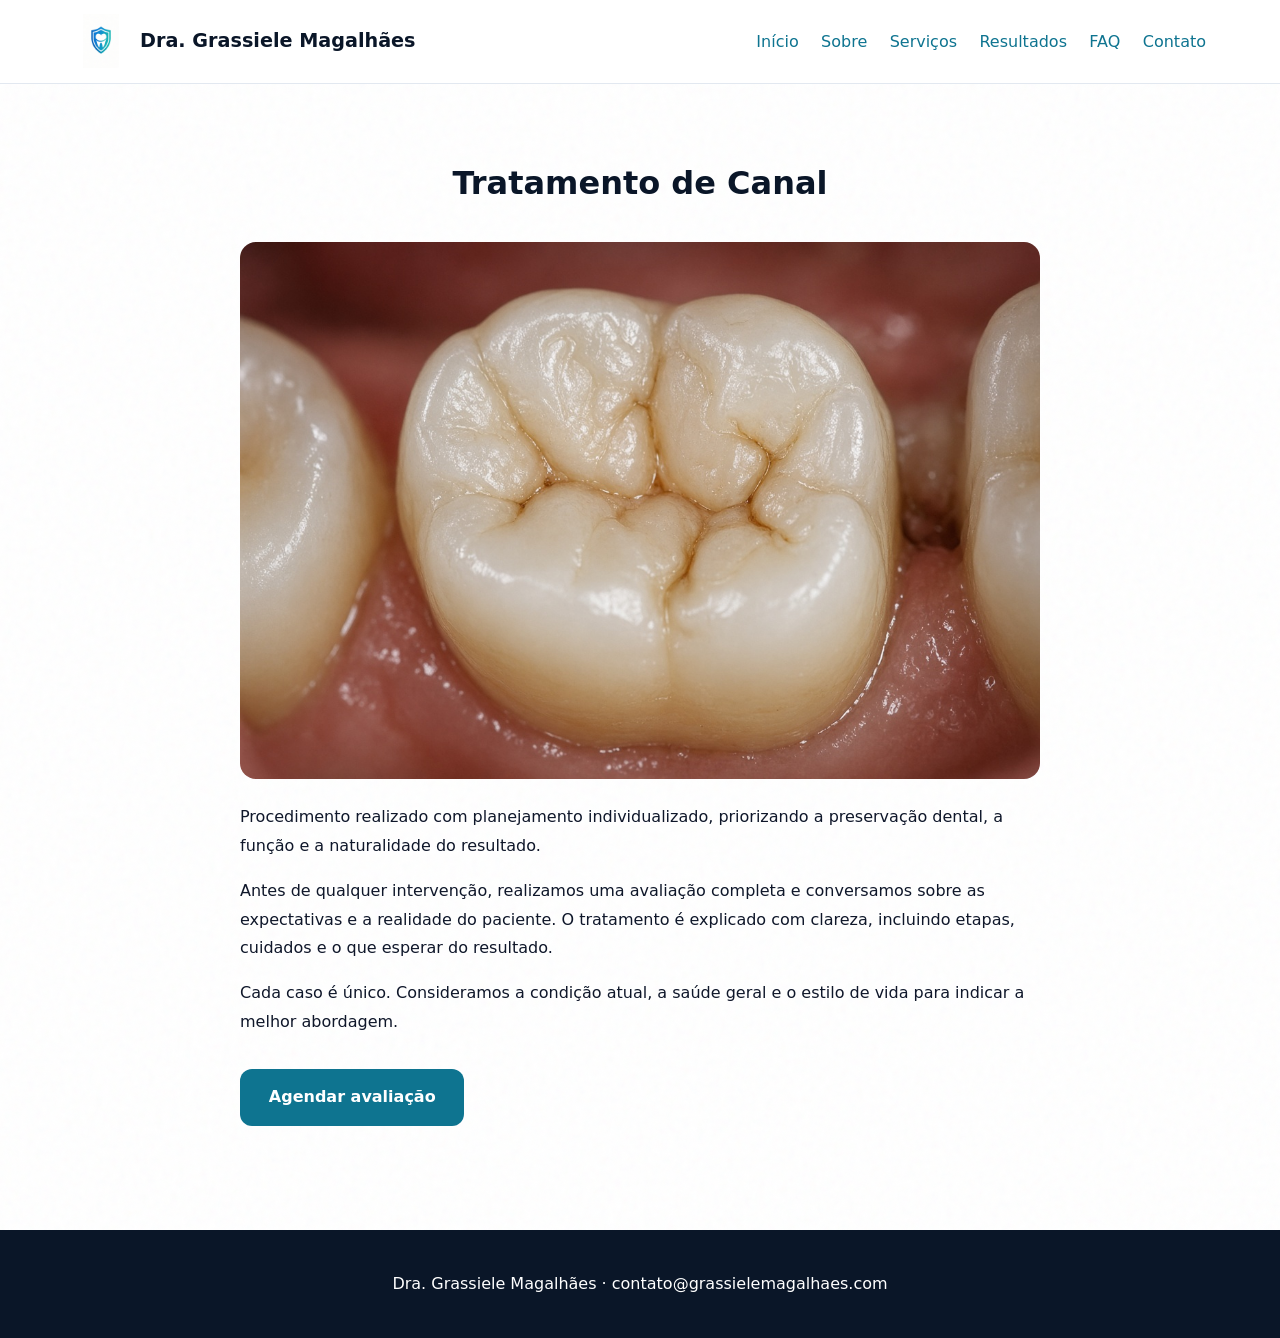
==== canal.html @ 3dff8aea "Copia completa do dra-final com imagens" ====
<!DOCTYPE html>
<html lang="pt-BR">
<head>
  <meta charset="UTF-8">
  <meta name="viewport" content="width=device-width, initial-scale=1.0">
  <title>Tratamento de Canal | Dra. Grassiele Magalhães</title>
  <link rel="stylesheet" href="css/style.css">
</head>
<body>
  <header class="header"><nav class="nav"><a href="index.html" class="logo"><img src="images/logo.png" alt="Logo"> Dra. Grassiele Magalhães</a><button class="nav-toggle">☰</button><ul class="nav-menu"><li><a href="index.html">Início</a></li><li><a href="sobre.html">Sobre</a></li><li><a href="servicos.html">Serviços</a></li><li><a href="resultados.html">Resultados</a></li><li><a href="faq.html">FAQ</a></li><li><a href="contato.html">Contato</a></li></ul></nav></header>
  <main><section class="section"><div class="container"><h1 class="section-title">Tratamento de Canal</h1><div style="max-width:800px;margin:2rem auto;line-height:1.8;"><img src="images/canal.jpg" alt="Tratamento de Canal" style="border-radius:16px;margin-bottom:1.5rem;"><p>Procedimento realizado com planejamento individualizado, priorizando a preservação dental, a função e a naturalidade do resultado.</p><p style="margin-top:1rem;">Antes de qualquer intervenção, realizamos uma avaliação completa e conversamos sobre as expectativas e a realidade do paciente. O tratamento é explicado com clareza, incluindo etapas, cuidados e o que esperar do resultado.</p><p style="margin-top:1rem;">Cada caso é único. Consideramos a condição atual, a saúde geral e o estilo de vida para indicar a melhor abordagem.</p><div style="margin-top:2rem;"><a href="https://wa.me/5567991861012" class="btn" target="_blank">Agendar avaliação</a></div></div></div></section></main>
  <footer class="footer"><p>Dra. Grassiele Magalhães · contato@grassielemagalhaes.com</p></footer>
  <script src="js/script.js"></script>
</body></html>
---- css/style.css ----
:root { --navy:#0A1628; --teal:#0E7490; --bg:#fff; --soft:#F8FAFC; --text:#0F172A; --muted:#475569; --border:#E2E8F0; --font:'Manrope',system-ui,sans-serif; --radius:16px; }
* { margin:0; padding:0; box-sizing:border-box; }
body { font-family:var(--font); color:var(--text); line-height:1.7; background:var(--bg); background-image:url("data:image/svg+xml,%3Csvg viewBox='0 0 200 200' xmlns='http://www.w3.org/2000/svg'%3E%3Cfilter id='n'%3E%3CfeTurbulence type='fractalNoise' baseFrequency='0.85' numOctaves='4' stitchTiles='stitch'/%3E%3C/filter%3E%3Crect width='100%25' height='100%25' filter='url(%23n)' opacity='0.035'/%3E%3C/svg%3E"); }
img { max-width:100%; display:block; }
a { color:var(--teal); text-decoration:none; }
.header { position:sticky; top:0; background:rgba(255,255,255,.95); backdrop-filter:blur(10px); border-bottom:1px solid var(--border); z-index:100; }
.nav { max-width:1180px; margin:0 auto; padding:0.9rem 1.5rem; display:flex; justify-content:space-between; align-items:center; }
.logo { display:flex; align-items:center; gap:0.75rem; font-weight:700; color:var(--navy); font-size:1.2rem; }
.logo img { width:54px; height:54px; object-fit:contain; }
.nav-menu { display:flex; list-style:none; gap:1.4rem; }
.nav-menu a { font-weight:500; }
.nav-menu a:hover, .nav-menu a.active { color:var(--teal); }
.nav-toggle { display:none; background:none; border:none; font-size:1.4rem; cursor:pointer; }
.hero { background:linear-gradient(145deg,#0A1628,#1E3A5F); color:#fff; padding:5rem 1.5rem 4rem; text-align:center; }
.hero h1 { font-size:clamp(2.1rem,4.5vw,3.4rem); font-weight:700; line-height:1.1; margin-bottom:1rem; }
.hero p { font-size:1.1rem; opacity:.9; max-width:680px; margin:0 auto 1.8rem; }
.btn { display:inline-block; background:var(--teal); color:#fff; padding:.9rem 1.8rem; border-radius:12px; font-weight:600; }
.btn:hover { background:#0C5A70; color:#fff; }
.btn-outline { background:transparent; border:2px solid #fff; color:#fff; }
.section { padding:4.5rem 1.5rem; }
.section-soft { background:var(--soft); }
.container { max-width:1180px; margin:0 auto; }
.section-title { font-size:2rem; font-weight:700; text-align:center; margin-bottom:.4rem; color:var(--navy); }
.section-subtitle { text-align:center; color:var(--muted); margin-bottom:2.5rem; max-width:680px; margin-left:auto; margin-right:auto; }
.grid { display:grid; grid-template-columns:repeat(auto-fit,minmax(260px,1fr)); gap:1.25rem; }
.card { background:#fff; padding:1.5rem; border-radius:var(--radius); border:1px solid var(--border); transition:.25s; }
.card:hover { transform:translateY(-4px); box-shadow:0 10px 30px rgba(10,22,40,.08); }
.card h3 { margin-bottom:.4rem; color:var(--navy); }
.about-grid { display:grid; grid-template-columns:1fr 1fr; gap:3rem; align-items:center; }
.about-image { border-radius:var(--radius); overflow:hidden; }
.compare { position:relative; width:100%; max-width:800px; margin:2rem auto; border-radius:16px; overflow:hidden; user-select:none; cursor:ew-resize; }
.compare img { width:100%; display:block; }
.compare-before { position:absolute; top:0; left:0; height:100%; width:100%; object-fit:cover; clip-path:inset(0 50% 0 0); }
.compare-line { position:absolute; top:0; left:50%; width:4px; height:100%; background:#fff; transform:translateX(-50%); box-shadow:0 0 10px rgba(0,0,0,.3); pointer-events:none; }
.compare-handle { position:absolute; top:50%; left:50%; width:40px; height:40px; background:#fff; border-radius:50%; transform:translate(-50%,-50%); box-shadow:0 2px 10px rgba(0,0,0,.3); display:flex; align-items:center; justify-content:center; font-weight:bold; color:var(--teal); }
.results-grid { display:grid; grid-template-columns:repeat(auto-fit,minmax(300px,1fr)); gap:1.5rem; }
.result-card { background:#fff; border-radius:var(--radius); overflow:hidden; border:1px solid var(--border); }
.result-card img { width:100%; height:200px; object-fit:cover; }
.result-card .content { padding:1.25rem; }
.footer { background:var(--navy); color:#fff; padding:2.5rem 1.5rem; text-align:center; }
.footer a { color:#67E8F9; }
.whatsapp-float { position:fixed; bottom:1.4rem; right:1.4rem; background:#25D366; color:#fff; width:58px; height:58px; border-radius:50%; display:flex; align-items:center; justify-content:center; z-index:999; }
.whatsapp-float svg { width:30px; height:30px; }
@media (max-width:768px) {
  .nav-menu { display:none; position:absolute; top:100%; left:0; right:0; background:#fff; flex-direction:column; padding:1rem; border-bottom:1px solid var(--border); }
  .nav-menu.active { display:flex; }
  .nav-toggle { display:block; }
  .about-grid { grid-template-columns:1fr; }
}
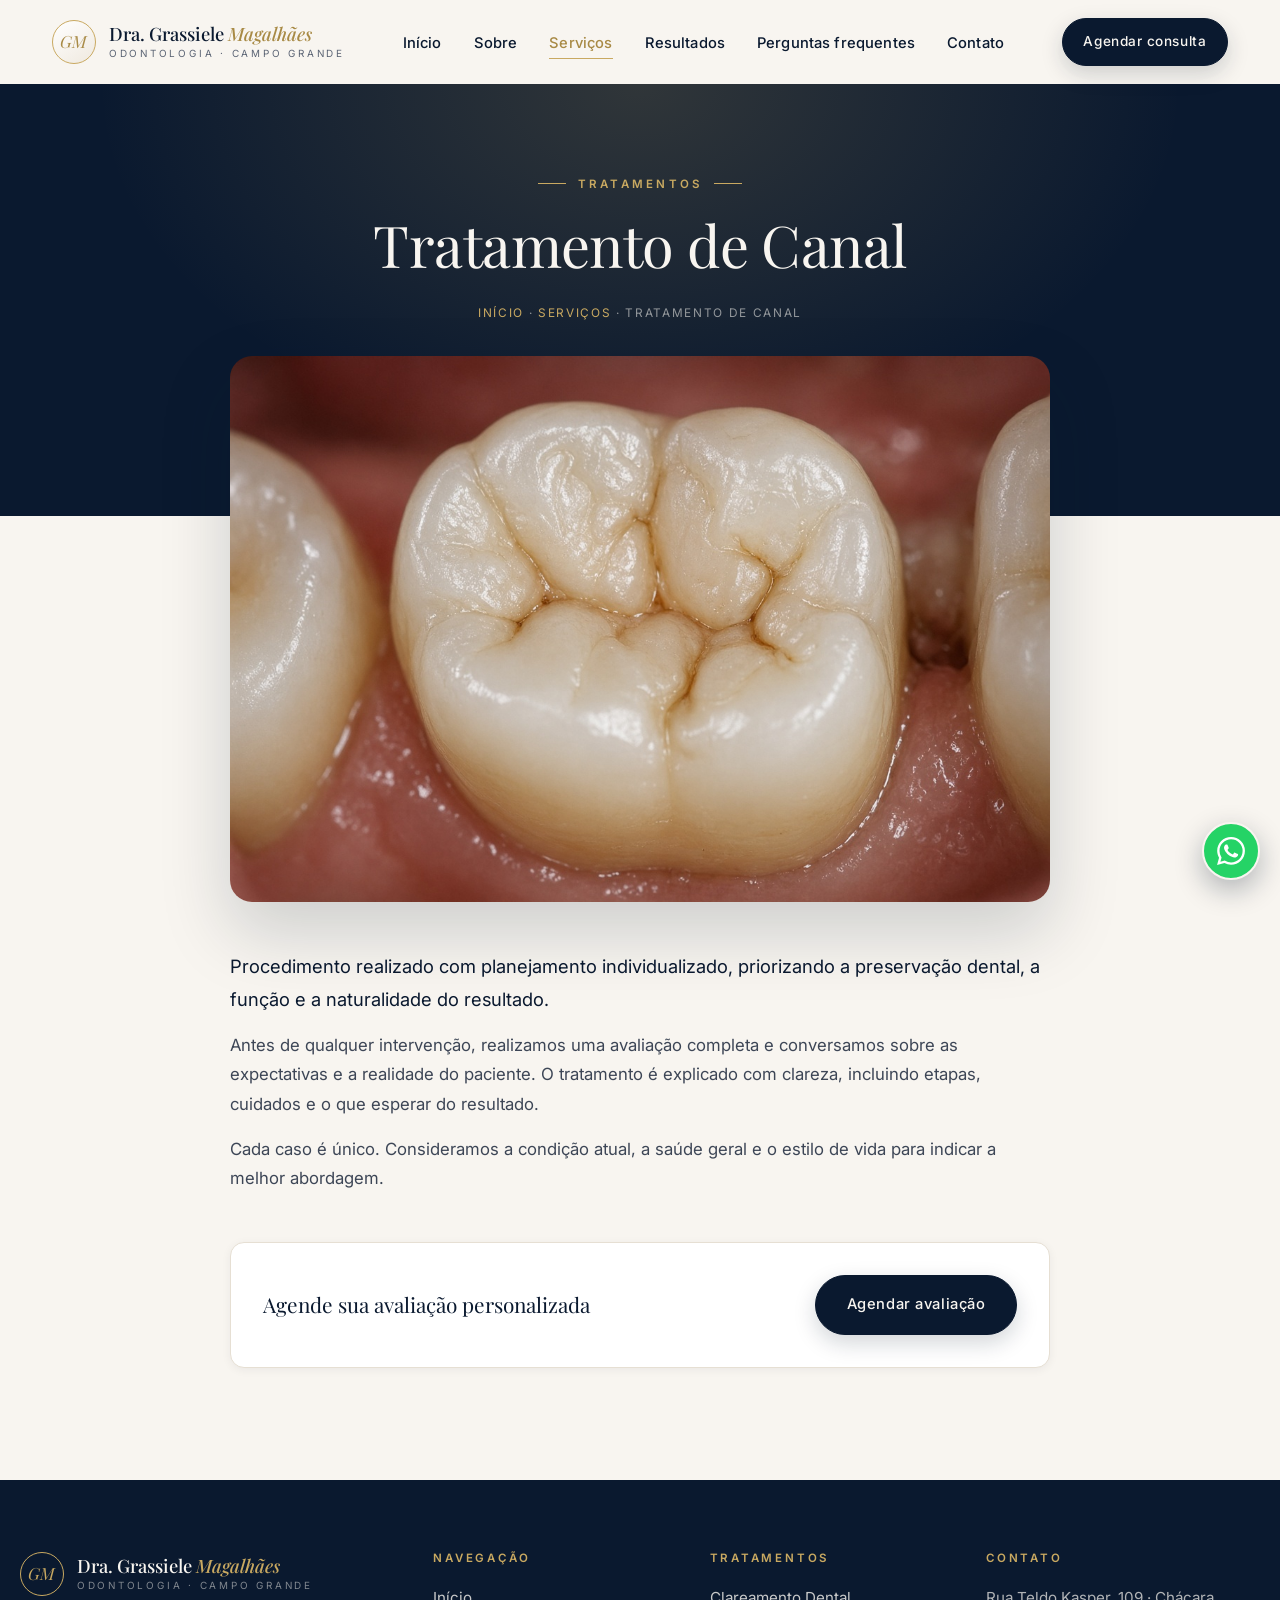
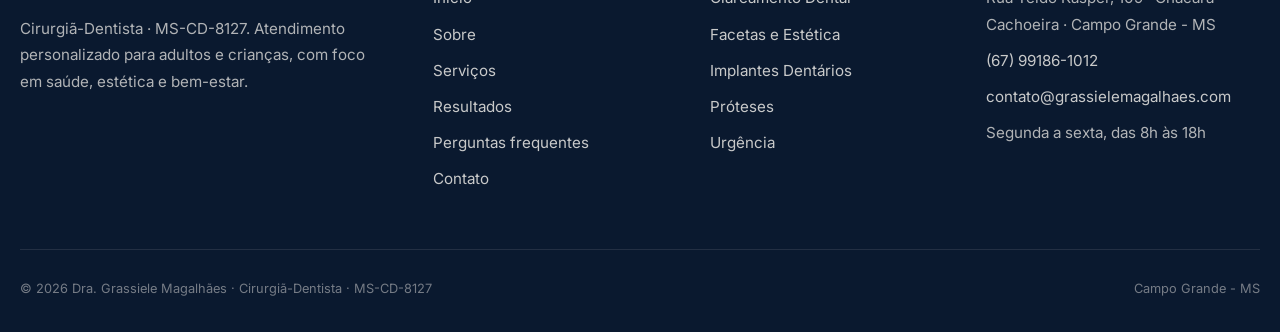
==== commit a8d48a44: "Redesign premium: navy, dourado e creme (3/5: páginas de tratamento)" ====
--- a/canal.html
+++ b/canal.html
@@ -4,11 +4,64 @@
   <meta charset="UTF-8">
   <meta name="viewport" content="width=device-width, initial-scale=1.0">
   <title>Tratamento de Canal | Dra. Grassiele Magalhães</title>
+  <meta name="description" content="Procedimento realizado com planejamento individualizado, priorizando a preservação dental, a função e a naturalidade do resultado.">
+  <meta name="theme-color" content="#0A192F">
+  <link rel="icon" href="data:image/svg+xml,%3Csvg xmlns='http://www.w3.org/2000/svg' viewBox='0 0 64 64'%3E%3Ccircle cx='32' cy='32' r='31' fill='%230A192F'/%3E%3Ctext x='32' y='41' text-anchor='middle' font-family='Georgia,serif' font-style='italic' font-size='26' fill='%23C9A961'%3EGM%3C/text%3E%3C/svg%3E">
+  <link rel="preconnect" href="https://fonts.googleapis.com">
+  <link rel="preconnect" href="https://fonts.gstatic.com" crossorigin>
+  <link href="https://fonts.googleapis.com/css2?family=Inter:wght@300;400;500;600&family=Playfair+Display:ital,wght@0,400;0,500;0,600;1,400;1,500&display=swap" rel="stylesheet">
   <link rel="stylesheet" href="css/style.css">
 </head>
 <body>
-  <header class="header"><nav class="nav"><a href="index.html" class="logo"><img src="images/logo.png" alt="Logo"> Dra. Grassiele Magalhães</a><button class="nav-toggle">☰</button><ul class="nav-menu"><li><a href="index.html">Início</a></li><li><a href="sobre.html">Sobre</a></li><li><a href="servicos.html">Serviços</a></li><li><a href="resultados.html">Resultados</a></li><li><a href="faq.html">FAQ</a></li><li><a href="contato.html">Contato</a></li></ul></nav></header>
-  <main><section class="section"><div class="container"><h1 class="section-title">Tratamento de Canal</h1><div style="max-width:800px;margin:2rem auto;line-height:1.8;"><img src="images/canal.jpg" alt="Tratamento de Canal" style="border-radius:16px;margin-bottom:1.5rem;"><p>Procedimento realizado com planejamento individualizado, priorizando a preservação dental, a função e a naturalidade do resultado.</p><p style="margin-top:1rem;">Antes de qualquer intervenção, realizamos uma avaliação completa e conversamos sobre as expectativas e a realidade do paciente. O tratamento é explicado com clareza, incluindo etapas, cuidados e o que esperar do resultado.</p><p style="margin-top:1rem;">Cada caso é único. Consideramos a condição atual, a saúde geral e o estilo de vida para indicar a melhor abordagem.</p><div style="margin-top:2rem;"><a href="https://wa.me/5567991861012" class="btn" target="_blank">Agendar avaliação</a></div></div></div></section></main>
-  <footer class="footer"><p>Dra. Grassiele Magalhães · contato@grassielemagalhaes.com</p></footer>
+  <header class="header">
+    <nav class="nav" aria-label="Menu principal">
+      <a href="index.html" class="logo" aria-label="Dra. Grassiele Magalhães — Início"><span class="logo-mark" aria-hidden="true">GM</span><span class="logo-text"><span class="logo-name">Dra. Grassiele <em>Magalhães</em></span><span class="logo-tag">Odontologia · Campo Grande</span></span></a>
+      <ul class="nav-menu" id="menu"><li><a href="index.html">Início</a></li><li><a href="sobre.html">Sobre</a></li><li><a href="servicos.html" class="active">Serviços</a></li><li><a href="resultados.html">Resultados</a></li><li><a href="perguntas.html">Perguntas frequentes</a></li><li><a href="contato.html">Contato</a></li><li class="menu-cta"><a href="https://wa.me/5567991861012?text=Olá! Gostaria de agendar uma consulta." class="btn" target="_blank" rel="noopener">Agendar consulta</a></li></ul>
+      <a href="https://wa.me/5567991861012?text=Olá! Gostaria de agendar uma consulta." class="btn btn-sm nav-cta" target="_blank" rel="noopener">Agendar consulta</a>
+      <button class="nav-toggle" aria-label="Abrir menu" aria-controls="menu" aria-expanded="false"><span></span><span></span><span></span></button>
+    </nav>
+  </header>
+  <main>
+    <section class="page-hero has-media">
+      <div class="container">
+        <span class="eyebrow">Tratamentos</span>
+        <h1>Tratamento de Canal</h1>
+        <div class="breadcrumb"><a href="index.html">Início</a> · <a href="servicos.html">Serviços</a> · Tratamento de Canal</div>
+      </div>
+    </section>
+    <section class="section" style="padding-top:0">
+      <div class="container">
+        <article class="article"><img src="images/canal.jpg" alt="Tratamento de Canal" class="article-img"><p>Procedimento realizado com planejamento individualizado, priorizando a preservação dental, a função e a naturalidade do resultado.</p><p>Antes de qualquer intervenção, realizamos uma avaliação completa e conversamos sobre as expectativas e a realidade do paciente. O tratamento é explicado com clareza, incluindo etapas, cuidados e o que esperar do resultado.</p><p>Cada caso é único. Consideramos a condição atual, a saúde geral e o estilo de vida para indicar a melhor abordagem.</p><div class="article-cta"><a href="https://wa.me/5567991861012" class="btn" target="_blank" rel="noopener">Agendar avaliação</a></div></article>
+      </div>
+    </section>
+  </main>
+  <footer class="footer">
+    <div class="footer-grid">
+      <div>
+        <a href="index.html" class="logo" aria-label="Dra. Grassiele Magalhães — Início"><span class="logo-mark" aria-hidden="true">GM</span><span class="logo-text"><span class="logo-name">Dra. Grassiele <em>Magalhães</em></span><span class="logo-tag">Odontologia · Campo Grande</span></span></a>
+        <p>Cirurgiã-Dentista · MS-CD-8127. Atendimento personalizado para adultos e crianças, com foco em saúde, estética e bem-estar.</p>
+      </div>
+      <div>
+        <h4>Navegação</h4>
+        <ul><li><a href="index.html">Início</a></li><li><a href="sobre.html">Sobre</a></li><li><a href="servicos.html">Serviços</a></li><li><a href="resultados.html">Resultados</a></li><li><a href="perguntas.html">Perguntas frequentes</a></li><li><a href="contato.html">Contato</a></li></ul>
+      </div>
+      <div>
+        <h4>Tratamentos</h4>
+        <ul><li><a href="clareamento.html">Clareamento Dental</a></li><li><a href="facetas.html">Facetas e Estética</a></li><li><a href="implante.html">Implantes Dentários</a></li><li><a href="protese.html">Próteses</a></li><li><a href="urgencia.html">Urgência</a></li></ul>
+      </div>
+      <div>
+        <h4>Contato</h4>
+        <ul>
+          <li>Rua Teldo Kasper, 109 · Chácara Cachoeira · Campo Grande - MS</li>
+          <li><a href="https://wa.me/5567991861012" target="_blank" rel="noopener">(67) 99186-1012</a></li>
+          <li><a href="mailto:contato@grassielemagalhaes.com">contato@grassielemagalhaes.com</a></li>
+          <li>Segunda a sexta, das 8h às 18h</li>
+        </ul>
+      </div>
+    </div>
+    <div class="footer-bottom"><p>© 2026 Dra. Grassiele Magalhães · Cirurgiã-Dentista · MS-CD-8127</p><p>Campo Grande - MS</p></div>
+  </footer>
+  <a href="https://wa.me/5567991861012" class="whatsapp-float" target="_blank" rel="noopener" aria-label="WhatsApp"><svg viewBox="0 0 24 24" fill="currentColor" aria-hidden="true"><path d="M17.472 14.382c-.297-.149-1.758-.867-2.03-.967-.273-.099-.471-.148-.67.15-.197.297-.767.966-.94 1.164-.173.199-.347.223-.644.075-.297-.15-1.255-.463-2.39-1.475-.883-.788-1.48-1.761-1.653-2.059-.173-.297-.018-.458.13-.606.134-.133.298-.347.446-.52.149-.174.198-.298.298-.497.099-.198.05-.371-.025-.52-.075-.149-.669-1.612-.916-2.207-.242-.579-.487-.5-.669-.51-.173-.008-.371-.01-.57-.01-.198 0-.52.074-.792.372-.272.297-1.04 1.016-1.04 2.479 0 1.462 1.065 2.875 1.213 3.074.149.198 2.096 3.2 5.077 4.487.709.306 1.262.489 1.694.625.712.227 1.36.195 1.871.118.571-.085 1.758-.719 2.006-1.413.248-.694.248-1.289.173-1.413-.074-.124-.272-.198-.57-.347m-5.421 7.403h-.004a9.87 9.87 0 01-5.031-1.378l-.361-.214-3.741.982.998-3.648-.235-.374a9.86 9.86 0 01-1.51-5.26c.001-5.45 4.436-9.884 9.888-9.884 2.64 0 5.122 1.03 6.988 2.898a9.825 9.825 0 012.893 6.994c-.003 5.45-4.435 9.884-9.881 9.884m8.413-18.297A11.815 11.815 0 0012.05 0C5.495 0 .16 5.335.157 11.892c0 2.096.547 4.142 1.588 5.945L.057 24l6.305-1.654a11.882 11.882 0 005.683 1.448h.005c6.554 0 11.89-5.335 11.893-11.893a11.821 11.821 0 00-3.48-8.413z"/></svg></a>
   <script src="js/script.js"></script>
-</body></html>
+</body>
+</html>
--- a/css/style.css
+++ b/css/style.css
@@ -1,49 +1,285 @@
-:root { --navy:#0A1628; --teal:#0E7490; --bg:#fff; --soft:#F8FAFC; --text:#0F172A; --muted:#475569; --border:#E2E8F0; --font:'Manrope',system-ui,sans-serif; --radius:16px; }
-* { margin:0; padding:0; box-sizing:border-box; }
-body { font-family:var(--font); color:var(--text); line-height:1.7; background:var(--bg); background-image:url("data:image/svg+xml,%3Csvg viewBox='0 0 200 200' xmlns='http://www.w3.org/2000/svg'%3E%3Cfilter id='n'%3E%3CfeTurbulence type='fractalNoise' baseFrequency='0.85' numOctaves='4' stitchTiles='stitch'/%3E%3C/filter%3E%3Crect width='100%25' height='100%25' filter='url(%23n)' opacity='0.035'/%3E%3C/svg%3E"); }
-img { max-width:100%; display:block; }
-a { color:var(--teal); text-decoration:none; }
-.header { position:sticky; top:0; background:rgba(255,255,255,.95); backdrop-filter:blur(10px); border-bottom:1px solid var(--border); z-index:100; }
-.nav { max-width:1180px; margin:0 auto; padding:0.9rem 1.5rem; display:flex; justify-content:space-between; align-items:center; }
-.logo { display:flex; align-items:center; gap:0.75rem; font-weight:700; color:var(--navy); font-size:1.2rem; }
-.logo img { width:54px; height:54px; object-fit:contain; }
-.nav-menu { display:flex; list-style:none; gap:1.4rem; }
-.nav-menu a { font-weight:500; }
-.nav-menu a:hover, .nav-menu a.active { color:var(--teal); }
-.nav-toggle { display:none; background:none; border:none; font-size:1.4rem; cursor:pointer; }
-.hero { background:linear-gradient(145deg,#0A1628,#1E3A5F); color:#fff; padding:5rem 1.5rem 4rem; text-align:center; }
-.hero h1 { font-size:clamp(2.1rem,4.5vw,3.4rem); font-weight:700; line-height:1.1; margin-bottom:1rem; }
-.hero p { font-size:1.1rem; opacity:.9; max-width:680px; margin:0 auto 1.8rem; }
-.btn { display:inline-block; background:var(--teal); color:#fff; padding:.9rem 1.8rem; border-radius:12px; font-weight:600; }
-.btn:hover { background:#0C5A70; color:#fff; }
-.btn-outline { background:transparent; border:2px solid #fff; color:#fff; }
-.section { padding:4.5rem 1.5rem; }
-.section-soft { background:var(--soft); }
-.container { max-width:1180px; margin:0 auto; }
-.section-title { font-size:2rem; font-weight:700; text-align:center; margin-bottom:.4rem; color:var(--navy); }
-.section-subtitle { text-align:center; color:var(--muted); margin-bottom:2.5rem; max-width:680px; margin-left:auto; margin-right:auto; }
-.grid { display:grid; grid-template-columns:repeat(auto-fit,minmax(260px,1fr)); gap:1.25rem; }
-.card { background:#fff; padding:1.5rem; border-radius:var(--radius); border:1px solid var(--border); transition:.25s; }
-.card:hover { transform:translateY(-4px); box-shadow:0 10px 30px rgba(10,22,40,.08); }
-.card h3 { margin-bottom:.4rem; color:var(--navy); }
-.about-grid { display:grid; grid-template-columns:1fr 1fr; gap:3rem; align-items:center; }
-.about-image { border-radius:var(--radius); overflow:hidden; }
-.compare { position:relative; width:100%; max-width:800px; margin:2rem auto; border-radius:16px; overflow:hidden; user-select:none; cursor:ew-resize; }
-.compare img { width:100%; display:block; }
-.compare-before { position:absolute; top:0; left:0; height:100%; width:100%; object-fit:cover; clip-path:inset(0 50% 0 0); }
-.compare-line { position:absolute; top:0; left:50%; width:4px; height:100%; background:#fff; transform:translateX(-50%); box-shadow:0 0 10px rgba(0,0,0,.3); pointer-events:none; }
-.compare-handle { position:absolute; top:50%; left:50%; width:40px; height:40px; background:#fff; border-radius:50%; transform:translate(-50%,-50%); box-shadow:0 2px 10px rgba(0,0,0,.3); display:flex; align-items:center; justify-content:center; font-weight:bold; color:var(--teal); }
-.results-grid { display:grid; grid-template-columns:repeat(auto-fit,minmax(300px,1fr)); gap:1.5rem; }
-.result-card { background:#fff; border-radius:var(--radius); overflow:hidden; border:1px solid var(--border); }
-.result-card img { width:100%; height:200px; object-fit:cover; }
-.result-card .content { padding:1.25rem; }
-.footer { background:var(--navy); color:#fff; padding:2.5rem 1.5rem; text-align:center; }
-.footer a { color:#67E8F9; }
-.whatsapp-float { position:fixed; bottom:1.4rem; right:1.4rem; background:#25D366; color:#fff; width:58px; height:58px; border-radius:50%; display:flex; align-items:center; justify-content:center; z-index:999; }
-.whatsapp-float svg { width:30px; height:30px; }
-@media (max-width:768px) {
-  .nav-menu { display:none; position:absolute; top:100%; left:0; right:0; background:#fff; flex-direction:column; padding:1rem; border-bottom:1px solid var(--border); }
-  .nav-menu.active { display:flex; }
-  .nav-toggle { display:block; }
-  .about-grid { grid-template-columns:1fr; }
+/* ==========================================================
+   Dra. Grassiele Magalhães — Premium theme
+   Navy #0A192F · Dourado #C9A961 · Creme #F8F5F0
+   ========================================================== */
+:root{
+  --navy:#0A192F; --navy-2:#112240; --navy-3:#1D3557;
+  --gold:#C9A961; --gold-dark:#A88A45; --gold-soft:#E8DCC0;
+  --cream:#F8F5F0; --cream-2:#EFE9DF; --white:#FFFFFF;
+  --text:#1F2937; --muted:#5B6474; --line:#E6DFD3;
+  --serif:'Playfair Display',Georgia,'Times New Roman',serif;
+  --sans:'Inter',system-ui,-apple-system,'Segoe UI',Roboto,sans-serif;
+  --radius:14px; --radius-lg:22px;
+  --shadow-sm:0 2px 10px rgba(10,25,47,.06);
+  --shadow:0 14px 40px rgba(10,25,47,.10);
+  --shadow-lg:0 30px 70px rgba(10,25,47,.18);
+  --ease:cubic-bezier(.22,.61,.36,1);
+  /* legado */
+  --teal:var(--gold); --border:var(--line); --soft:var(--cream); --bg:var(--cream);
 }
+*,*::before,*::after{margin:0;padding:0;box-sizing:border-box}
+html{scroll-behavior:smooth;-webkit-text-size-adjust:100%}
+body{font-family:var(--sans);font-size:1rem;color:var(--text);line-height:1.75;background:var(--cream);-webkit-font-smoothing:antialiased}
+img{max-width:100%;display:block}
+a{color:var(--gold-dark);text-decoration:none;transition:color .25s var(--ease)}
+a:hover{color:var(--navy)}
+h1,h2,h3,h4{font-family:var(--serif);color:var(--navy);font-weight:500;line-height:1.2;letter-spacing:-.01em}
+h3{font-size:1.3rem;margin-bottom:.5rem}
+p+p{margin-top:1rem}
+::selection{background:var(--gold);color:var(--navy)}
+:focus-visible{outline:2px solid var(--gold);outline-offset:3px}
+
+/* ---------- Header ---------- */
+.header{position:sticky;top:0;z-index:100;background:rgba(248,245,240,.92);backdrop-filter:saturate(160%) blur(14px);-webkit-backdrop-filter:saturate(160%) blur(14px);border-bottom:1px solid transparent;transition:box-shadow .3s var(--ease),border-color .3s var(--ease)}
+.header.scrolled{border-bottom-color:var(--line);box-shadow:0 6px 24px rgba(10,25,47,.06)}
+.nav{max-width:1240px;margin:0 auto;padding:1rem 1.25rem;display:flex;justify-content:space-between;align-items:center;gap:1rem;position:relative}
+.logo{display:flex;align-items:center;gap:.8rem;color:var(--navy)}
+.logo:hover{color:var(--navy)}
+.logo-mark{flex:none;width:44px;height:44px;border:1px solid var(--gold);border-radius:50%;display:grid;place-items:center;font-family:var(--serif);font-style:italic;font-size:1.05rem;color:var(--gold-dark);letter-spacing:.02em;background:linear-gradient(145deg,#fff,var(--cream-2))}
+.logo-text{display:flex;flex-direction:column;line-height:1.1}
+.logo-name{font-family:var(--serif);font-size:1.15rem;font-weight:500;white-space:nowrap}
+.logo-name em{font-style:italic;color:var(--gold-dark)}
+.logo-tag{white-space:nowrap;font-size:.62rem;letter-spacing:.28em;text-transform:uppercase;color:var(--muted);margin-top:.25rem}
+.nav-menu{display:none;list-style:none}
+.nav-menu a{color:var(--navy);font-size:.92rem;font-weight:500;letter-spacing:.01em;position:relative;padding:.35rem 0}
+.nav-menu a::after{content:'';position:absolute;left:0;right:0;bottom:-2px;height:1px;background:var(--gold);transform:scaleX(0);transform-origin:left;transition:transform .35s var(--ease)}
+.nav-menu a:hover::after,.nav-menu a.active::after{transform:scaleX(1)}
+.nav-menu a.active{color:var(--gold-dark)}
+.btn.nav-cta{display:none}
+.nav-toggle{display:flex;flex-direction:column;justify-content:center;gap:5px;width:44px;height:44px;background:none;border:1px solid var(--line);border-radius:50%;cursor:pointer;align-items:center;font-size:0;color:transparent}
+.nav-toggle span{display:block;width:18px;height:1.5px;background:var(--navy);transition:transform .3s var(--ease),opacity .3s}
+.nav-toggle.open span:nth-child(1){transform:translateY(6.5px) rotate(45deg)}
+.nav-toggle.open span:nth-child(2){opacity:0}
+.nav-toggle.open span:nth-child(3){transform:translateY(-6.5px) rotate(-45deg)}
+.nav-menu.active{display:flex;flex-direction:column;position:absolute;top:100%;left:0;right:0;background:var(--cream);padding:1rem 1.5rem 1.75rem;border-bottom:1px solid var(--line);box-shadow:0 20px 40px rgba(10,25,47,.08);gap:.25rem}
+.nav-menu.active li a{display:block;padding:.85rem 0;font-size:1.05rem;border-bottom:1px solid var(--line)}
+.nav-menu.active li a::after{display:none}
+.nav-menu.active .menu-cta{margin-top:1rem}
+.nav-menu.active .menu-cta a{border:none;text-align:center;color:var(--cream)}
+.nav-menu.active .menu-cta a:hover{color:var(--navy)}
+
+/* ---------- Buttons ---------- */
+.btn{display:inline-flex;align-items:center;justify-content:center;gap:.6rem;background:var(--navy);color:var(--cream);padding:1rem 1.9rem;border-radius:999px;font-family:var(--sans);font-weight:500;font-size:.92rem;letter-spacing:.04em;border:1px solid var(--navy);transition:all .35s var(--ease);box-shadow:0 8px 22px rgba(10,25,47,.18)}
+.btn:hover{background:var(--gold);border-color:var(--gold);color:var(--navy);transform:translateY(-2px);box-shadow:0 14px 30px rgba(201,169,97,.35)}
+.btn-gold{background:var(--gold);border-color:var(--gold);color:var(--navy);box-shadow:0 10px 26px rgba(201,169,97,.32)}
+.btn-gold:hover{background:var(--cream);border-color:var(--cream);color:var(--navy)}
+.btn-outline{background:transparent;color:var(--cream);border:1px solid rgba(248,245,240,.55);box-shadow:none}
+.btn-outline:hover{background:var(--cream);color:var(--navy);border-color:var(--cream);box-shadow:none}
+.btn-ghost{background:transparent;color:var(--navy);border:1px solid var(--navy);box-shadow:none}
+.btn-ghost:hover{background:var(--navy);color:var(--cream);border-color:var(--navy);box-shadow:var(--shadow)}
+.btn-sm{padding:.7rem 1.3rem;font-size:.85rem}
+.link-arrow{display:inline-flex;align-items:center;gap:.5rem;font-size:.82rem;font-weight:500;letter-spacing:.08em;text-transform:uppercase;color:var(--gold-dark)}
+.link-arrow::after{content:'→';transition:transform .3s var(--ease)}
+.link-arrow:hover::after{transform:translateX(4px)}
+.btn-row{display:flex;gap:1rem;flex-wrap:wrap}
+
+/* ---------- Layout ---------- */
+.container{max-width:1240px;margin:0 auto}
+.section{padding:5rem 1.25rem}
+.section-soft{background:var(--white)}
+.section-navy{background:var(--navy);color:rgba(248,245,240,.82)}
+.section-navy h2,.section-navy h3{color:var(--cream)}
+.eyebrow{display:inline-flex;align-items:center;gap:.75rem;font-size:.72rem;font-weight:600;letter-spacing:.28em;text-transform:uppercase;color:var(--gold-dark);margin-bottom:1rem}
+.eyebrow::before{content:'';width:28px;height:1px;background:currentColor}
+.section-navy .eyebrow,.hero .eyebrow,.page-hero .eyebrow{color:var(--gold)}
+.section-head{text-align:center;max-width:720px;margin:0 auto 3rem}
+.section-head .eyebrow::after{content:'';width:28px;height:1px;background:currentColor}
+.section-title{font-size:clamp(1.9rem,4.5vw,2.9rem);margin-bottom:.75rem;text-align:center}
+.section-subtitle{text-align:center;color:var(--muted);max-width:640px;margin:0 auto 3rem;font-size:1.05rem}
+.section-head .section-subtitle{margin-bottom:0}
+.section-navy .section-subtitle{color:rgba(248,245,240,.65)}
+
+/* ---------- Hero ---------- */
+.hero{position:relative;overflow:hidden;background:var(--navy);color:var(--cream);padding:4.5rem 1.25rem 5rem}
+.hero::before{content:'';position:absolute;inset:0;background:radial-gradient(ellipse at 85% 10%,rgba(201,169,97,.18),transparent 55%),radial-gradient(ellipse at 0% 100%,rgba(29,53,87,.9),transparent 60%);pointer-events:none}
+.hero-inner{position:relative;max-width:1240px;margin:0 auto;display:grid;gap:3.5rem;align-items:center}
+.hero h1{color:var(--cream);font-size:clamp(2.4rem,7vw,4.4rem);font-weight:400;line-height:1.08;margin-bottom:1.5rem}
+.hero h1 em{font-style:italic;color:var(--gold)}
+.hero p{font-size:1.08rem;color:rgba(248,245,240,.78);max-width:540px;margin-bottom:2.25rem;font-weight:300}
+.hero-media{position:relative}
+.hero-media img{width:100%;aspect-ratio:4/3;object-fit:cover;border-radius:var(--radius-lg);box-shadow:var(--shadow-lg);position:relative}
+.hero-media::before{content:'';position:absolute;inset:-14px 14px 14px -14px;border:1px solid rgba(201,169,97,.55);border-radius:var(--radius-lg);pointer-events:none}
+.hero-badge{position:absolute;left:1rem;bottom:-1.5rem;background:var(--cream);color:var(--navy);border-radius:var(--radius);padding:1rem 1.25rem;box-shadow:var(--shadow);display:flex;align-items:center;gap:.9rem}
+.hero-badge strong{font-family:var(--serif);font-size:1.9rem;font-weight:500;line-height:1}
+.hero-badge span{font-size:.78rem;color:var(--muted);line-height:1.35}
+.hero-badge .stars{color:var(--gold);letter-spacing:.1em;font-size:.85rem;display:block}
+.hero-stats{display:flex;gap:2.25rem;flex-wrap:wrap;margin-top:3rem;padding-top:2rem;border-top:1px solid rgba(248,245,240,.12)}
+.hero-stats div{display:flex;flex-direction:column}
+.hero-stats strong{font-family:var(--serif);font-size:1.7rem;font-weight:400;color:var(--gold)}
+.hero-stats span{font-size:.72rem;letter-spacing:.14em;text-transform:uppercase;color:rgba(248,245,240,.6)}
+
+/* ---------- Page hero (páginas internas) ---------- */
+.page-hero{position:relative;background:var(--navy);color:var(--cream);padding:4rem 1.25rem 4.25rem;text-align:center;overflow:hidden}
+.page-hero::before{content:'';position:absolute;inset:0;background:radial-gradient(ellipse at 50% 0%,rgba(201,169,97,.2),transparent 60%);pointer-events:none}
+.page-hero .container{position:relative}
+.page-hero .eyebrow::after{content:'';width:28px;height:1px;background:currentColor}
+.page-hero h1{color:var(--cream);font-size:clamp(2.2rem,6vw,3.6rem);font-weight:400;margin-bottom:.5rem}
+.page-hero p{color:rgba(248,245,240,.75);max-width:620px;margin:1rem auto 0;font-weight:300}
+.breadcrumb{font-size:.74rem;letter-spacing:.14em;text-transform:uppercase;color:rgba(248,245,240,.55);margin-top:1.5rem}
+.breadcrumb a{color:var(--gold)}
+.breadcrumb a:hover{color:var(--cream)}
+.page-hero.has-media{padding-bottom:8.5rem}
+
+/* ---------- Cards ---------- */
+.grid{display:grid;grid-template-columns:repeat(auto-fit,minmax(250px,1fr));gap:1.5rem}
+.card{display:block;background:var(--white);padding:2rem;border-radius:var(--radius);border:1px solid var(--line);color:var(--text);box-shadow:var(--shadow-sm);transition:transform .4s var(--ease),box-shadow .4s var(--ease),border-color .4s var(--ease)}
+.card:hover{transform:translateY(-6px);box-shadow:var(--shadow);border-color:var(--gold-soft);color:var(--text)}
+.card h3{color:var(--navy)}
+.card p{color:var(--muted)}
+.service-card{position:relative;padding:2.25rem 2rem 2rem;overflow:hidden}
+.service-card::before{content:'';position:absolute;left:0;top:0;height:3px;width:100%;background:linear-gradient(90deg,var(--gold),transparent);transform:scaleX(0);transform-origin:left;transition:transform .5s var(--ease)}
+.service-card:hover::before{transform:scaleX(1)}
+.service-num{display:block;font-family:var(--serif);font-style:italic;font-size:.95rem;color:var(--gold-dark);margin-bottom:1.25rem}
+.service-card .link-arrow{margin-top:1.25rem}
+
+/* Instagram */
+.insta-grid{display:grid;grid-template-columns:repeat(auto-fit,minmax(240px,1fr));gap:1.5rem}
+.insta-card{padding:0;overflow:hidden;display:flex;flex-direction:column}
+.insta-media{position:relative;overflow:hidden;background:var(--navy)}
+.insta-media img{width:100%;height:320px;object-fit:cover;object-position:center;transition:transform .8s var(--ease)}
+.insta-card:hover .insta-media img{transform:scale(1.06)}
+.insta-media::after{content:'';position:absolute;inset:0;background:linear-gradient(180deg,transparent 55%,rgba(10,25,47,.55))}
+.insta-tag{position:absolute;top:1rem;left:1rem;z-index:1;background:rgba(248,245,240,.92);color:var(--navy);font-size:.66rem;font-weight:600;letter-spacing:.16em;text-transform:uppercase;padding:.35rem .7rem;border-radius:999px}
+.insta-body{padding:1.5rem 1.5rem 1.75rem;display:flex;flex-direction:column;flex:1}
+.insta-body p{flex:1}
+.insta-body .link-arrow{margin-top:1.25rem}
+
+/* ---------- About ---------- */
+.about-grid{display:grid;grid-template-columns:1fr;gap:3.5rem;align-items:center}
+.about-image{position:relative;border-radius:var(--radius-lg);isolation:isolate;margin-right:18px}
+.about-image img{width:100%;border-radius:var(--radius-lg);box-shadow:var(--shadow);aspect-ratio:4/5;object-fit:cover;object-position:top}
+.about-image::after{content:'';position:absolute;inset:18px -18px -18px 18px;border:1px solid var(--gold);border-radius:var(--radius-lg);z-index:-1}
+.about-content .section-title{text-align:left}
+.about-content p{color:var(--muted)}
+.about-sign{font-family:var(--serif);font-style:italic;font-size:1.25rem;color:var(--gold-dark);margin-top:1.5rem}
+.credentials{display:grid;grid-template-columns:repeat(2,1fr);gap:1rem;margin:2rem 0}
+.credentials div{border-left:1px solid var(--gold);padding-left:1rem}
+.credentials strong{display:block;font-family:var(--serif);font-size:1.15rem;font-weight:500;color:var(--navy)}
+.credentials span{font-size:.82rem;color:var(--muted)}
+
+/* ---------- Antes / Depois ---------- */
+.compare{position:relative;width:100%;max-width:960px;margin:0 auto;border-radius:var(--radius-lg);overflow:hidden;user-select:none;-webkit-user-select:none;cursor:ew-resize;touch-action:pan-y;box-shadow:var(--shadow-lg);background:var(--navy)}
+.compare img{width:100%;display:block;pointer-events:none;-webkit-user-drag:none}
+.compare-after{aspect-ratio:3/2;object-fit:cover}
+.compare-before{position:absolute;top:0;left:0;height:100%;width:100%;object-fit:cover;clip-path:inset(0 50% 0 0)}
+.compare-line{position:absolute;top:0;left:50%;width:2px;height:100%;background:var(--cream);transform:translateX(-50%);box-shadow:0 0 16px rgba(10,25,47,.4);pointer-events:none}
+.compare-handle{position:absolute;top:50%;left:50%;width:56px;height:56px;background:var(--cream);border:2px solid var(--gold);border-radius:50%;transform:translate(-50%,-50%);box-shadow:0 8px 24px rgba(10,25,47,.35);display:flex;align-items:center;justify-content:center;color:var(--navy);font-size:1.2rem;transition:transform .25s var(--ease)}
+.compare.dragging .compare-handle{transform:translate(-50%,-50%) scale(1.08)}
+.compare-label{position:absolute;top:1.25rem;z-index:2;background:rgba(10,25,47,.75);color:var(--cream);font-size:.68rem;font-weight:600;letter-spacing:.22em;text-transform:uppercase;padding:.45rem .9rem;border-radius:999px;pointer-events:none}
+.compare-label.before{left:1.25rem}
+.compare-label.after{right:1.25rem;background:rgba(201,169,97,.92);color:var(--navy)}
+.compare-range{display:block;width:100%;max-width:960px;margin:1.75rem auto 0;-webkit-appearance:none;appearance:none;height:2px;background:linear-gradient(90deg,var(--gold) var(--pos,50%),var(--line) var(--pos,50%));border-radius:2px;cursor:pointer}
+.compare-range::-webkit-slider-thumb{-webkit-appearance:none;width:22px;height:22px;border-radius:50%;background:var(--navy);border:3px solid var(--gold);cursor:pointer}
+.compare-range::-moz-range-thumb{width:16px;height:16px;border-radius:50%;background:var(--navy);border:3px solid var(--gold);cursor:pointer}
+.compare-hint{text-align:center;font-size:.76rem;letter-spacing:.14em;text-transform:uppercase;color:var(--muted);margin-top:1rem}
+
+/* ---------- Avaliações ---------- */
+.rating{display:flex;flex-direction:column;align-items:center;gap:.35rem;margin-bottom:3rem}
+.rating strong{font-family:var(--serif);font-size:3.5rem;font-weight:400;color:var(--cream);line-height:1}
+.rating .stars{color:var(--gold);font-size:1.3rem;letter-spacing:.2em}
+.rating span{font-size:.76rem;letter-spacing:.16em;text-transform:uppercase;color:rgba(248,245,240,.55)}
+.card.review{background:var(--navy-2);border:1px solid rgba(201,169,97,.18);color:rgba(248,245,240,.85);position:relative;padding:2.25rem 2rem;box-shadow:none}
+.card.review:hover{border-color:rgba(201,169,97,.5);box-shadow:0 20px 50px rgba(0,0,0,.25)}
+.review::before{content:'\201C';position:absolute;top:.5rem;right:1.5rem;font-family:var(--serif);font-size:5rem;line-height:1;color:rgba(201,169,97,.25)}
+.review .stars{color:var(--gold);letter-spacing:.15em}
+.review blockquote{font-family:var(--serif);font-size:1.15rem;font-style:italic;color:var(--cream);margin:1rem 0 1.25rem;line-height:1.55}
+.review .author{font-size:.76rem;letter-spacing:.16em;text-transform:uppercase;color:var(--gold)}
+.center-cta{text-align:center;margin-top:3rem}
+
+/* ---------- CTA band ---------- */
+.cta-band{background:linear-gradient(135deg,var(--cream-2),var(--cream));border-top:1px solid var(--line);text-align:center}
+.cta-band h2{font-size:clamp(1.8rem,4.5vw,2.6rem);margin-bottom:1rem}
+.cta-band p{color:var(--muted);max-width:560px;margin:0 auto 2rem}
+.cta-band .btn-row{justify-content:center}
+
+/* ---------- Artigos (páginas de serviço) ---------- */
+.article{max-width:820px;margin:0 auto;font-size:1.05rem}
+.article p{color:#3D4656}
+.article .article-img+p{font-size:1.15rem;color:var(--navy)}
+.article-img{width:100%;border-radius:var(--radius-lg);box-shadow:var(--shadow-lg);margin:-10rem 0 3rem;position:relative;aspect-ratio:3/2;object-fit:cover}
+.article-cta{margin-top:3rem;padding:2rem;border-radius:var(--radius);background:var(--white);border:1px solid var(--line);box-shadow:var(--shadow-sm);display:flex;flex-direction:column;gap:1.25rem;align-items:flex-start}
+.article-cta::before{content:'Agende sua avaliação personalizada';font-family:var(--serif);font-size:1.3rem;line-height:1.3;color:var(--navy)}
+.article-cta.contact-cta::before{content:'Ainda tem dúvidas? Fale com a equipe'}
+
+/* ---------- Resultados ---------- */
+.results-grid{display:grid;grid-template-columns:repeat(auto-fit,minmax(280px,1fr));gap:1.75rem}
+.result-card{background:var(--white);border-radius:var(--radius);overflow:hidden;border:1px solid var(--line);box-shadow:var(--shadow-sm);transition:transform .4s var(--ease),box-shadow .4s var(--ease)}
+.result-card:hover{transform:translateY(-6px);box-shadow:var(--shadow)}
+.result-card img{width:100%;height:240px;object-fit:cover;transition:transform .8s var(--ease)}
+.result-card:hover img{transform:scale(1.05)}
+.result-media{overflow:hidden}
+.result-card .content{padding:1.75rem}
+.result-card p{color:var(--muted)}
+
+/* ---------- Contato ---------- */
+.contact-grid{display:grid;grid-template-columns:1fr;gap:1.25rem;max-width:900px;margin:0 auto}
+.contact-card{display:flex;gap:1.25rem;align-items:flex-start}
+.contact-icon{flex:none;width:48px;height:48px;border-radius:50%;background:var(--cream);border:1px solid var(--gold-soft);display:grid;place-items:center;color:var(--gold-dark)}
+.contact-icon svg{width:20px;height:20px}
+.contact-card strong{font-family:var(--serif);font-weight:500;font-size:1.2rem;color:var(--navy)}
+.contact-card p{color:var(--muted);overflow-wrap:anywhere}
+
+/* ---------- FAQ ---------- */
+.faq{max-width:820px;margin:0 auto}
+.faq-item{border-bottom:1px solid var(--line)}
+.faq-item:first-child{border-top:1px solid var(--line)}
+.faq-q{width:100%;text-align:left;padding:1.6rem 0;background:none;border:none;font-family:var(--serif);font-size:1.18rem;font-weight:500;color:var(--navy);cursor:pointer;display:flex;justify-content:space-between;align-items:center;gap:1.5rem;transition:color .25s}
+.faq-q:hover{color:var(--gold-dark)}
+.faq-q::after{content:'+';flex:none;width:34px;height:34px;border-radius:50%;border:1px solid var(--gold);display:grid;place-items:center;font-family:var(--sans);font-size:1.2rem;font-weight:300;color:var(--gold-dark);transition:transform .35s var(--ease),background .35s}
+.faq-item.open .faq-q::after{transform:rotate(45deg);background:var(--gold);color:var(--navy)}
+.faq-a{max-height:0;overflow:hidden;transition:max-height .45s var(--ease)}
+.faq-item.open .faq-a{max-height:320px}
+.faq-a p{color:var(--muted);line-height:1.75;padding:0 3.5rem 1.6rem 0}
+
+/* ---------- Footer ---------- */
+.footer{background:var(--navy);color:rgba(248,245,240,.7);padding:4.5rem 1.25rem 2rem;font-size:.95rem}
+.footer-grid{max-width:1240px;margin:0 auto;display:grid;grid-template-columns:1fr;gap:2.5rem}
+.footer .logo{color:var(--cream);margin-bottom:1.25rem}
+.footer .logo-name{color:var(--cream)}
+.footer .logo-name em{color:var(--gold)}
+.footer .logo-tag{color:rgba(248,245,240,.5)}
+.footer .logo-mark{background:transparent;color:var(--gold)}
+.footer h4{font-family:var(--sans);font-size:.72rem;font-weight:600;letter-spacing:.24em;text-transform:uppercase;color:var(--gold);margin-bottom:1.25rem}
+.footer ul{list-style:none;display:grid;gap:.6rem}
+.footer a{color:rgba(248,245,240,.8)}
+.footer a:hover{color:var(--gold)}
+.footer-bottom{max-width:1240px;margin:3.5rem auto 0;padding-top:1.75rem;border-top:1px solid rgba(248,245,240,.1);display:flex;flex-wrap:wrap;gap:.75rem;justify-content:space-between;font-size:.8rem;color:rgba(248,245,240,.45)}
+.footer-bottom p+p{margin-top:0}
+
+/* ---------- WhatsApp ---------- */
+.whatsapp-float{position:fixed;bottom:1.25rem;right:1.25rem;background:#25D366;color:#fff;width:58px;height:58px;border-radius:50%;display:flex;align-items:center;justify-content:center;z-index:999;box-shadow:0 10px 28px rgba(10,25,47,.3);border:2px solid var(--cream);transition:transform .3s var(--ease)}
+.whatsapp-float:hover{transform:scale(1.08);color:#fff}
+.whatsapp-float svg{width:28px;height:28px}
+
+/* ---------- Reveal ---------- */
+.js .reveal{opacity:0;transform:translateY(24px);transition:opacity .9s var(--ease),transform .9s var(--ease)}
+.js .reveal.visible{opacity:1;transform:none}
+@media (prefers-reduced-motion:reduce){*{transition:none!important;animation:none!important;scroll-behavior:auto!important}.js .reveal{opacity:1;transform:none}}
+
+/* ---------- Responsivo ---------- */
+@media (max-width:639px){.logo-tag{letter-spacing:.16em;font-size:.58rem}.hero-stats{gap:1.25rem 1.75rem}.hero-stats strong{font-size:1.4rem}.hero-stats span{font-size:.64rem}}
+@media (max-width:380px){.logo-name{font-size:1rem}.logo-mark{width:38px;height:38px;font-size:.9rem}.logo-tag{letter-spacing:.1em}}
+@media (min-width:640px){
+  .section{padding:6rem 2rem}
+  .nav{padding:1.1rem 2rem}
+  .hero{padding:5.5rem 2rem 6.5rem}
+  .page-hero{padding:5rem 2rem}
+  .page-hero.has-media{padding-bottom:12rem}
+  .contact-grid{grid-template-columns:1fr 1fr}
+  .article-cta{flex-direction:row;align-items:center;justify-content:space-between}
+  .footer-grid{grid-template-columns:1fr 1fr}
+}
+@media (min-width:1024px){
+  .section{padding:7rem 2rem}
+  .nav-toggle{display:none}
+  .nav-menu,.nav-menu.active{display:flex;flex-direction:row;position:static;background:none;padding:0;border:0;box-shadow:none;gap:2rem;align-items:center}
+  .nav-menu.active li a{display:inline;padding:.35rem 0;border:0;font-size:.92rem}
+  .menu-cta{display:none}
+  .btn.nav-cta{display:inline-flex}
+  .hero{padding:6.5rem 2rem 8rem}
+  .hero-inner{grid-template-columns:1.05fr .95fr;gap:5rem}
+  .hero-badge{left:-2rem}
+  .about-grid{grid-template-columns:.9fr 1.1fr;gap:6rem}
+  .footer-grid{grid-template-columns:1.6fr 1fr 1fr 1.2fr;gap:3rem}
+}
+@media (min-width:1024px) and (max-width:1180px){.nav-menu,.nav-menu.active{gap:1.3rem}.nav-menu a{font-size:.86rem}}
